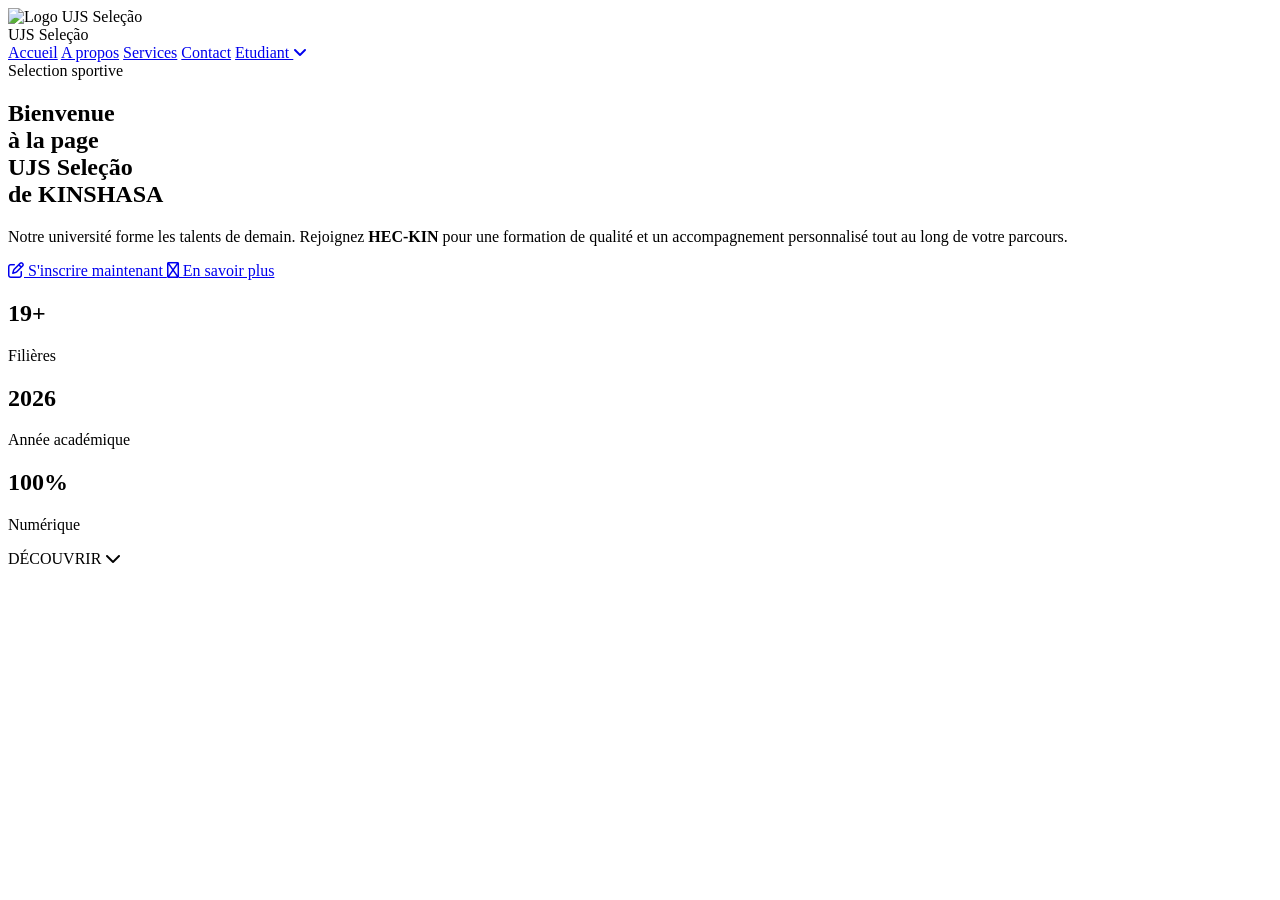
==== index.html @ 4d25b8f2 "Rename index2.html to index.html" ====
<!DOCTYPE html>
<html lang="fr">
<head>
    <meta charset="UTF-8">
    <meta name="viewport" content="width=device-width, initial-scale=1.0">
    <title>HEC-KIN - Haute École de Commerce de Kinshasa</title>

    <!-- Feuille de style CSS -->
    <link rel="stylesheet" href="index2.css">

    <!-- Icônes FontAwesome -->
    <link rel="stylesheet" href="https://cdnjs.cloudflare.com/ajax/libs/font-awesome/6.4.0/css/all.min.css">
</head>
<body>

    <!-- Logo UJS en filigrane centré en arrière-plan -->
    <img src="UJS.JPG.jpg" class="filigrane-logo" alt="Logo UJS Seleção">
    <section class="hero-section">
        <!-- Navigation Header -->
        <header class="navbar">
            <div class="logo-container">
                <span class="brand-title">UJS Seleção</span>
            </div>
            <nav class="nav-links">
                <a href="#accueil" class="active">Accueil</a>
                <a href="#a-propos">A propos</a>
                <a href="#services">Services</a>
                <a href="#contact">Contact</a>
                <a href="#etudiant">Etudiant <i class="fa-solid fa-angle-down"></i></a>
            </nav>
        </header>

        <!-- Contenu Principal Hero -->
        <div class="hero-content">

            <!-- Badge Inscriptions -->
            <div class="badge">
                <span class="green-dot"></span>
                Selection sportive 
            </div>

            <!-- Titre Principal -->
            <h1 class="main-title">
                Bienvenue<br>
                à la <span class="highlight">page<br>
                UJS Seleção <br>
                de KINSHASA</span>
            </h1>

            <!-- Description -->
            <p class="description">
                Notre université forme les talents de demain. Rejoignez <strong>HEC-KIN</strong> pour 
                une formation de qualité et un accompagnement personnalisé tout au 
                long de votre parcours.
            </p>

            <!-- Boutons d'action -->
            <div class="cta-buttons">
                <a href="#inscription" class="btn btn-primary">
                    <i class="fa-regular fa-pen-to-square"></i> S'inscrire maintenant
                </a>
                <a href="#en-savoir-plus" class="btn btn-secondary">
                    <i class="fa-regular fa-circle-info"></i> En savoir plus
                </a>
            </div>

            <!-- Statistiques -->
            <div class="stats-container">
                <div class="stat-item">
                    <h2>19+</h2>
                    <p>Filières</p>
                </div>
                <div class="stat-item">
                    <h2>2026</h2>
                    <p>Année académique</p>
                </div>
                <div class="stat-item">
                    <h2>100%</h2>
                    <p>Numérique</p>
                </div>
            </div>

            <!-- Découvrir -->
            <div class="scroll-down">
                <span>DÉCOUVRIR</span>
                <i class="fa-solid fa-chevron-down"></i>
            </div>
        </div>
    </section>

</body>
</html>
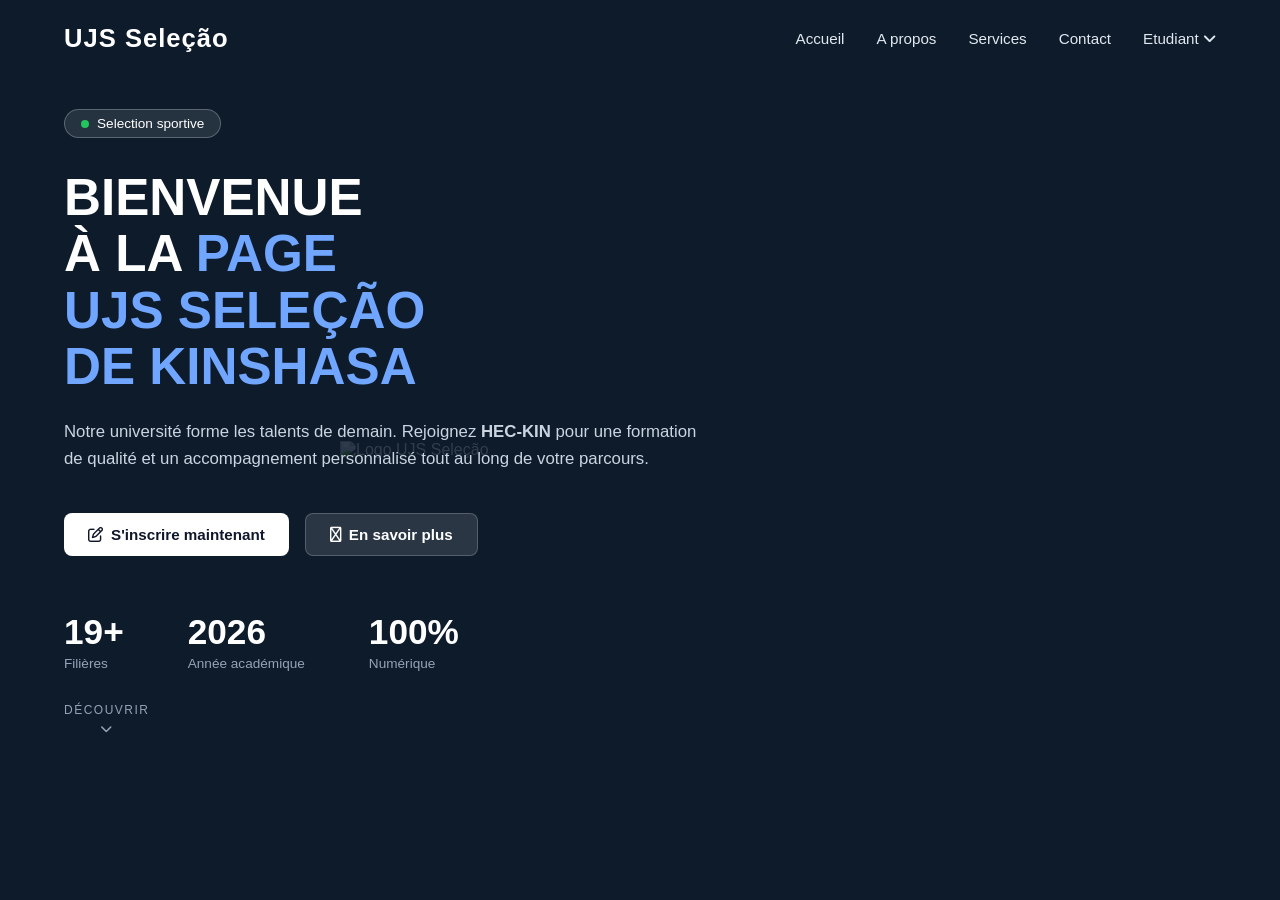
==== commit 1f65e3b4: "Change CSS file reference in index.html Updated the stylesheet link from 'index2.css' to 'index.css'" ====
--- a/index.html
+++ b/index.html
@@ -6,7 +6,7 @@
     <title>HEC-KIN - Haute École de Commerce de Kinshasa</title>
 
     <!-- Feuille de style CSS -->
-    <link rel="stylesheet" href="index2.css">
+    <link rel="stylesheet" href="index.css">
 
     <!-- Icônes FontAwesome -->
     <link rel="stylesheet" href="https://cdnjs.cloudflare.com/ajax/libs/font-awesome/6.4.0/css/all.min.css">
--- a/index.css
+++ b/index.css
@@ -0,0 +1,189 @@
+/* Reset et Styles de Base */
+* {
+    margin: 0;
+    padding: 0;
+    box-sizing: border-box;
+    font-family: 'Segoe UI', Tahoma, Geneva, Verdana, sans-serif;
+}
+
+body {
+    background-color: #0d1b2a;
+    color: #ffffff;
+    overflow-x: hidden;
+}
+
+/* FILIGRANE GEANT UJS CENTRÉ */
+.filigrane-logo {
+    position: fixed;
+    top: 50%;
+    left: 50%;
+    transform: translate(-50%, -50%);
+    width: 600px;
+    max-width: 85vw;
+    height: auto;
+    opacity: 0.15;          /* Transparence du filigrane (15%) */
+    pointer-events: none;   /* Ne bloque pas les clics sur les boutons */
+    z-index: 1;             /* Placée en arrière-plan */
+}
+
+/* Section Hero */
+.hero-section {
+    position: relative;
+    min-height: 100vh;
+    display: flex;
+    flex-direction: column;
+}
+
+/* Navbar Header */
+.navbar {
+    position: relative;
+    z-index: 10;
+    display: flex;
+    justify-content: space-between;
+    align-items: center;
+    padding: 1.5rem 4rem;
+}
+
+.brand-title {
+    font-size: 1.6rem;
+    font-weight: 800;
+    letter-spacing: 1px;
+    color: #ffffff;
+}
+
+.nav-links {
+    display: flex;
+    gap: 2rem;
+    align-items: center;
+}
+
+.nav-links a {
+    color: #e2e8f0;
+    text-decoration: none;
+    font-size: 0.95rem;
+    font-weight: 500;
+    transition: color 0.3s;
+}
+
+.nav-links a:hover {
+    color: #70a6ff;
+}
+
+/* Contenu du Hero */
+.hero-content {
+    position: relative;
+    z-index: 10;
+    padding: 2rem 4rem 4rem 4rem;
+    max-width: 900px;
+}
+
+/* Badge Inscriptions */
+.badge {
+    display: inline-flex;
+    align-items: center;
+    gap: 8px;
+    background: rgba(255, 255, 255, 0.1);
+    border: 1px solid rgba(255, 255, 255, 0.25);
+    padding: 6px 16px;
+    border-radius: 50px;
+    font-size: 0.85rem;
+    margin-bottom: 2rem;
+}
+
+.green-dot {
+    width: 8px;
+    height: 8px;
+    background-color: #22c55e;
+    border-radius: 50%;
+}
+
+/* Titre principal */
+.main-title {
+    font-size: 3.2rem;
+    line-height: 1.1;
+    font-weight: 800;
+    margin-bottom: 1.5rem;
+    text-transform: uppercase;
+}
+
+.main-title .highlight {
+    color: #70a6ff;
+}
+
+/* Description */
+.description {
+    font-size: 1.05rem;
+    color: #cbd5e1;
+    line-height: 1.6;
+    max-width: 650px;
+    margin-bottom: 2.5rem;
+}
+
+/* Boutons */
+.cta-buttons {
+    display: flex;
+    gap: 1rem;
+    margin-bottom: 3.5rem;
+}
+
+.btn {
+    display: inline-flex;
+    align-items: center;
+    gap: 8px;
+    padding: 12px 24px;
+    border-radius: 8px;
+    font-weight: 600;
+    text-decoration: none;
+    font-size: 0.95rem;
+    transition: background 0.3s;
+}
+
+.btn-primary {
+    background-color: #ffffff;
+    color: #0f172a;
+}
+
+.btn-primary:hover {
+    background-color: #f1f5f9;
+}
+
+.btn-secondary {
+    background-color: rgba(255, 255, 255, 0.12);
+    color: #ffffff;
+    border: 1px solid rgba(255, 255, 255, 0.2);
+}
+
+.btn-secondary:hover {
+    background-color: rgba(255, 255, 255, 0.22);
+}
+
+/* Statistiques */
+.stats-container {
+    display: flex;
+    gap: 4rem;
+    margin-bottom: 2rem;
+}
+
+.stat-item h2 {
+    font-size: 2.2rem;
+    font-weight: 800;
+}
+
+.stat-item p {
+    color: #94a3b8;
+    font-size: 0.85rem;
+    margin-top: 4px;
+}
+
+/* Scroll Indicator */
+.scroll-down {
+    display: flex;
+    flex-direction: column;
+    align-items: center;
+    gap: 6px;
+    margin-top: 1rem;
+    width: fit-content;
+    color: #94a3b8;
+    font-size: 0.75rem;
+    letter-spacing: 1.5px;
+}
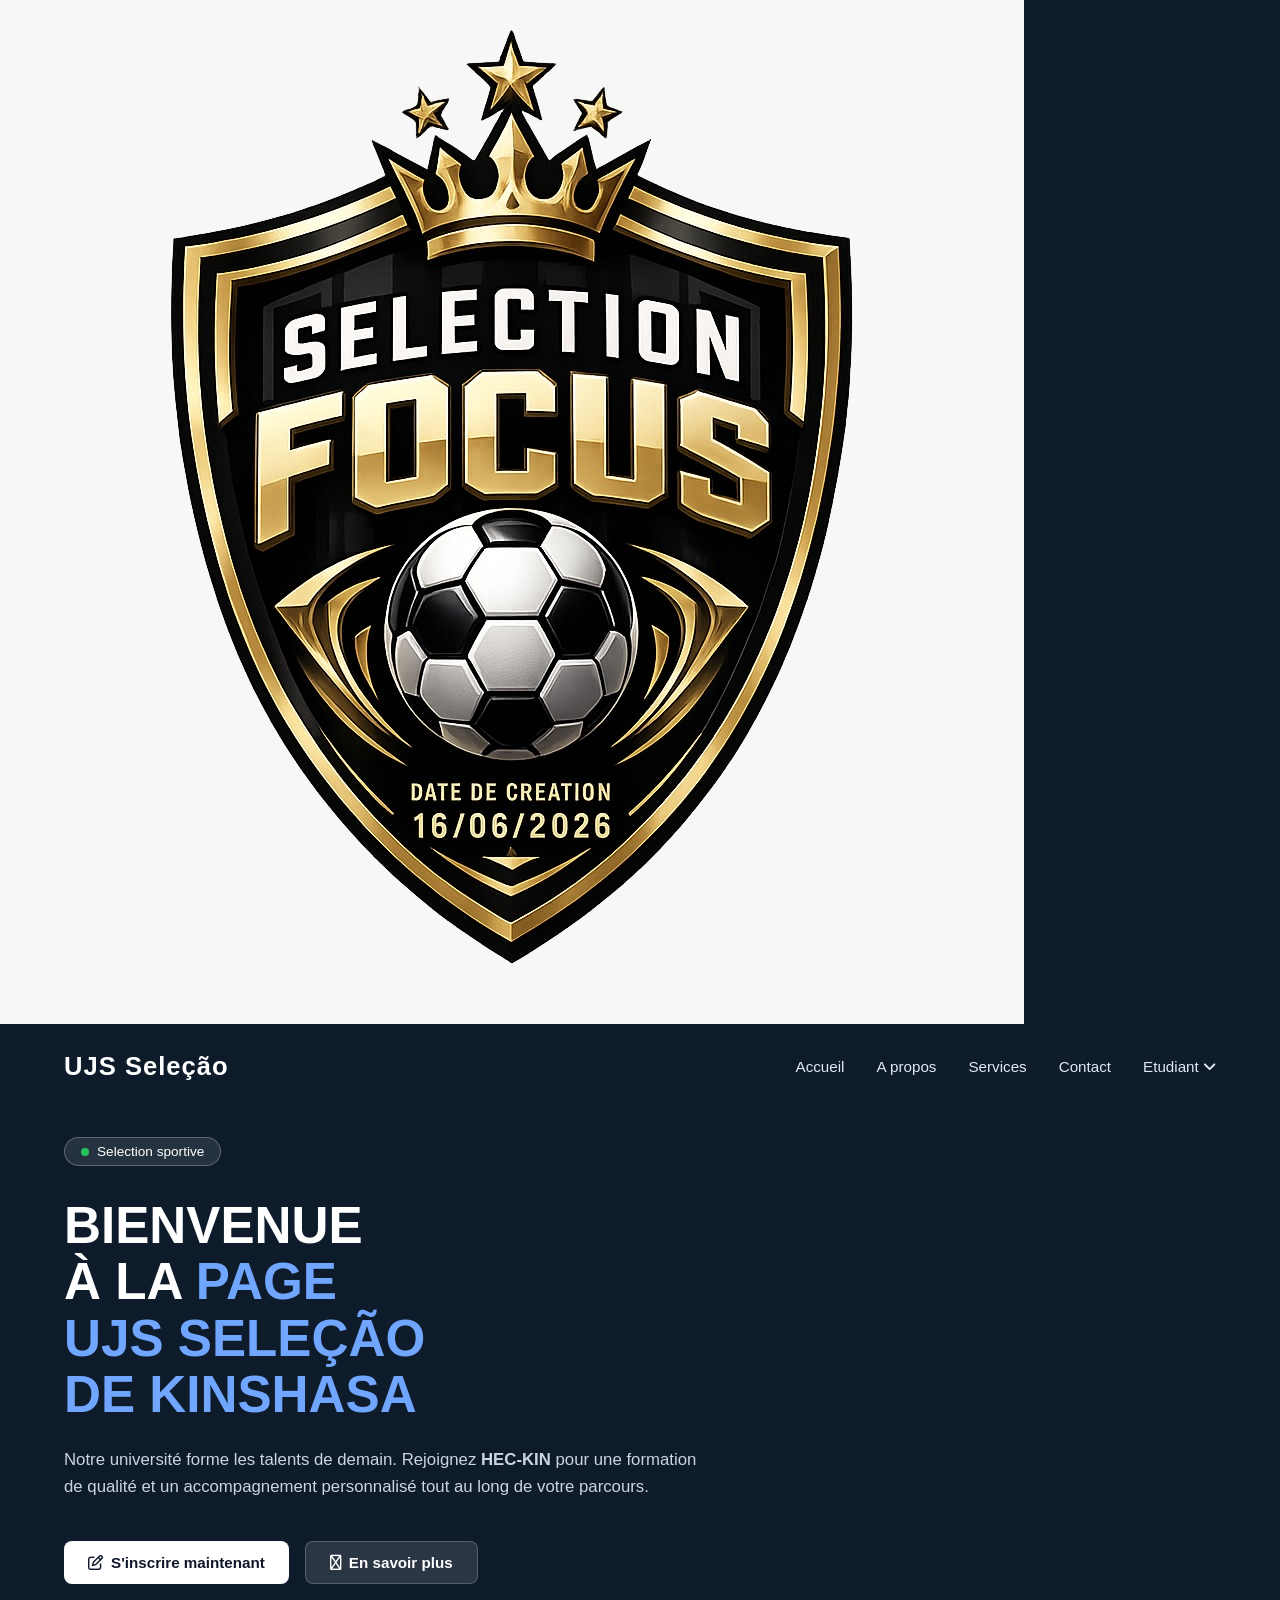
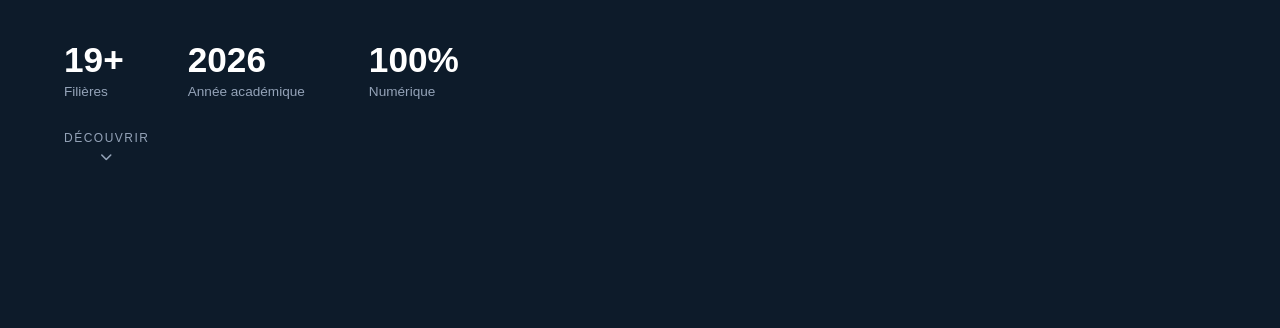
==== commit 7664b04d: "Modify image source and clean up HTML Updated image source and fixed HTML structure." ====
--- a/index.html
+++ b/index.html
@@ -14,7 +14,7 @@
 <body>
 
     <!-- Logo UJS en filigrane centré en arrière-plan -->
-    <img src="UJS.JPG.jpg" class="filigrane-logo" alt="Logo UJS Seleção">
+   <img src="image.png" alt="Description de l'image">
     <section class="hero-section">
         <!-- Navigation Header -->
         <header class="navbar">
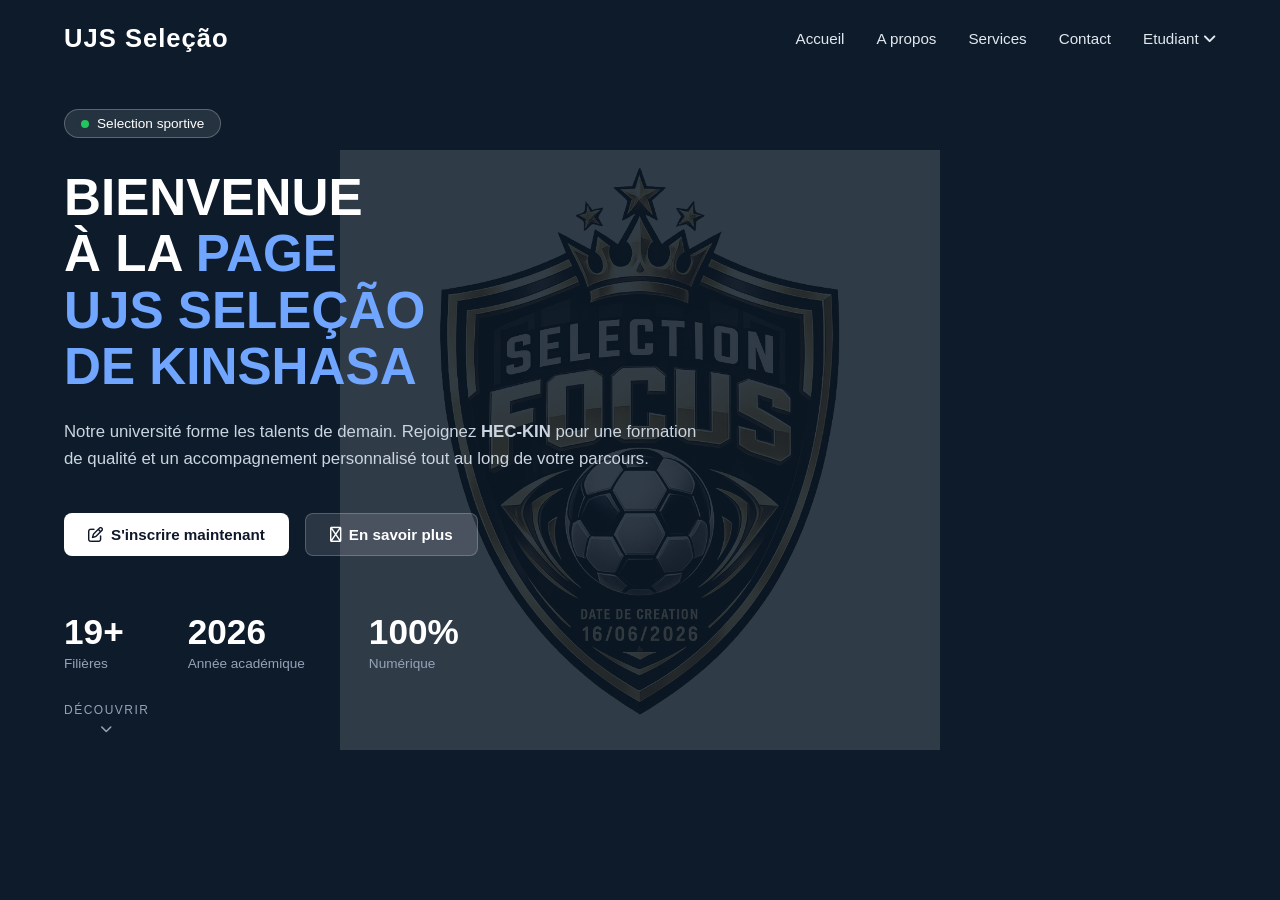
==== commit 17c08695: "Update index.html" ====
--- a/index.html
+++ b/index.html
@@ -14,7 +14,7 @@
 <body>
 
     <!-- Logo UJS en filigrane centré en arrière-plan -->
-   <img src="image.png" alt="Description de l'image">
+   <img src="image.png" class="filigrane-logo" alt="Logo UJS Seleção">
     <section class="hero-section">
         <!-- Navigation Header -->
         <header class="navbar">
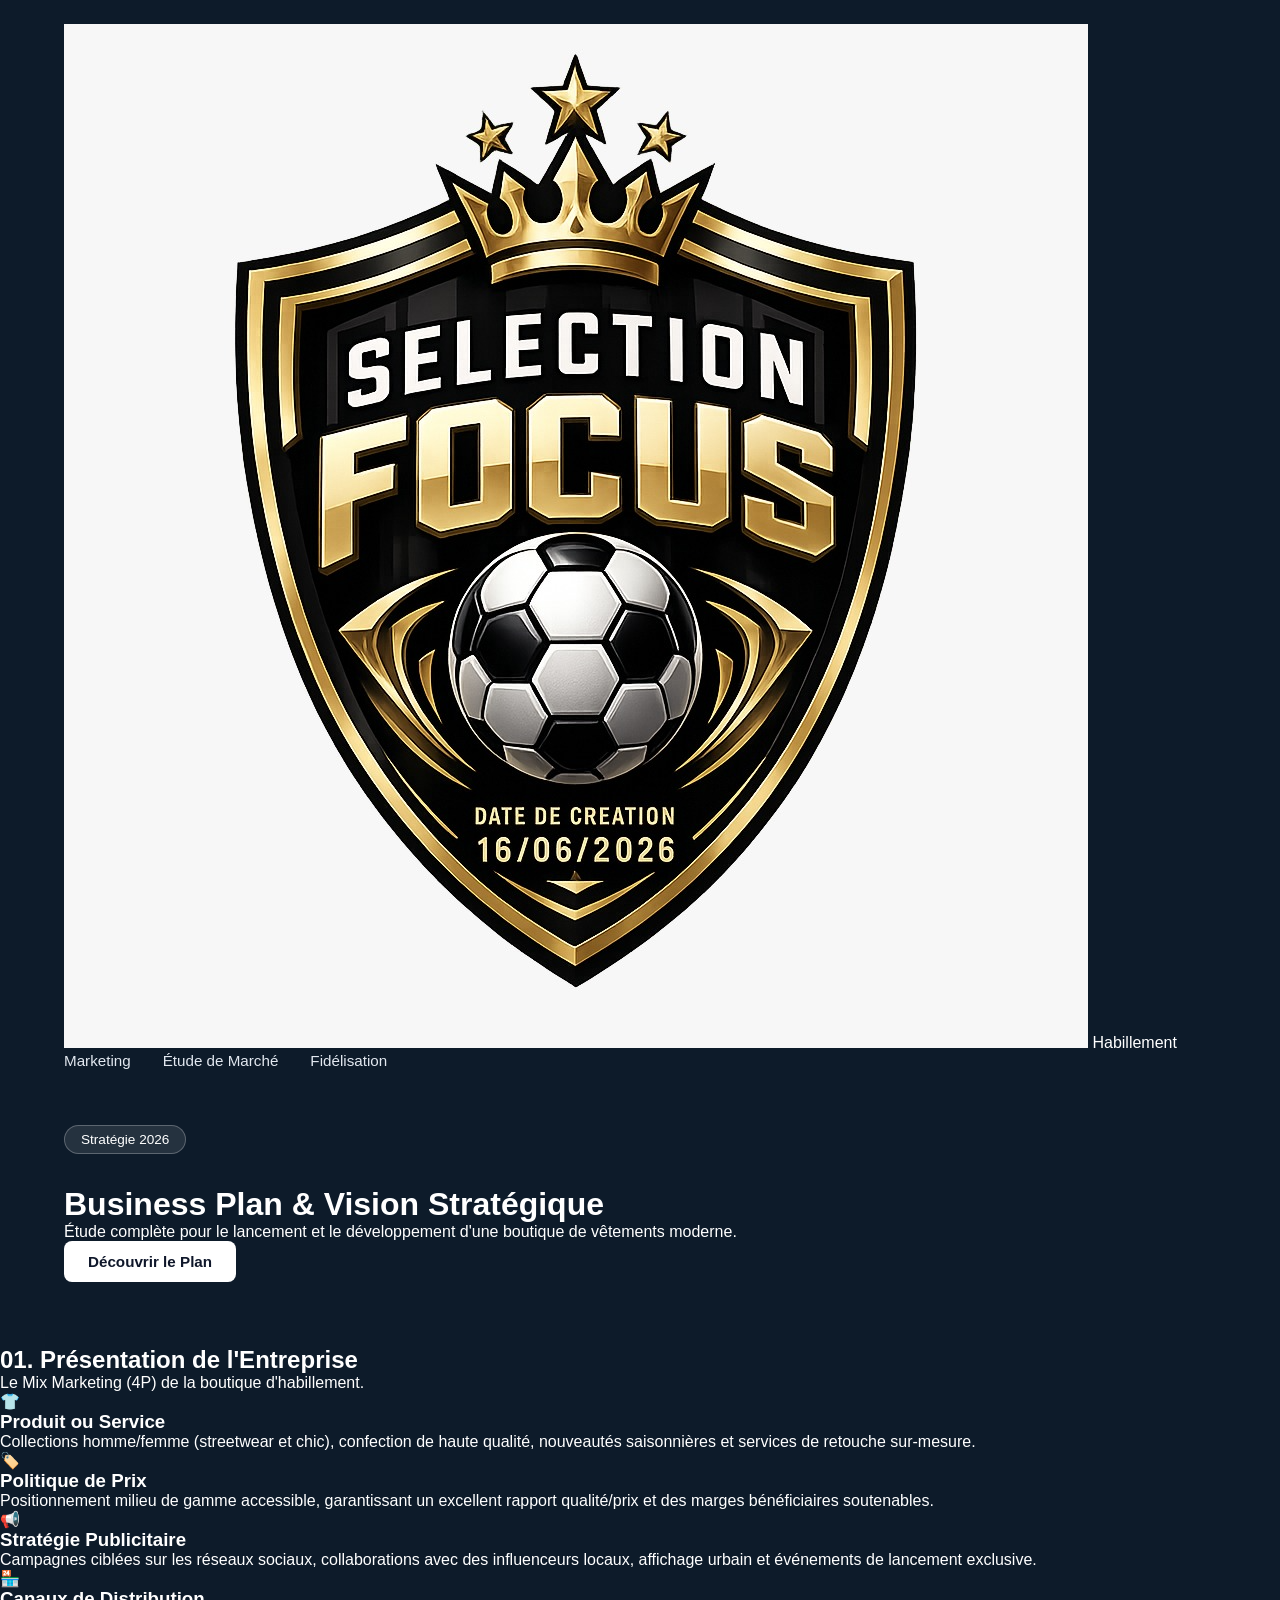
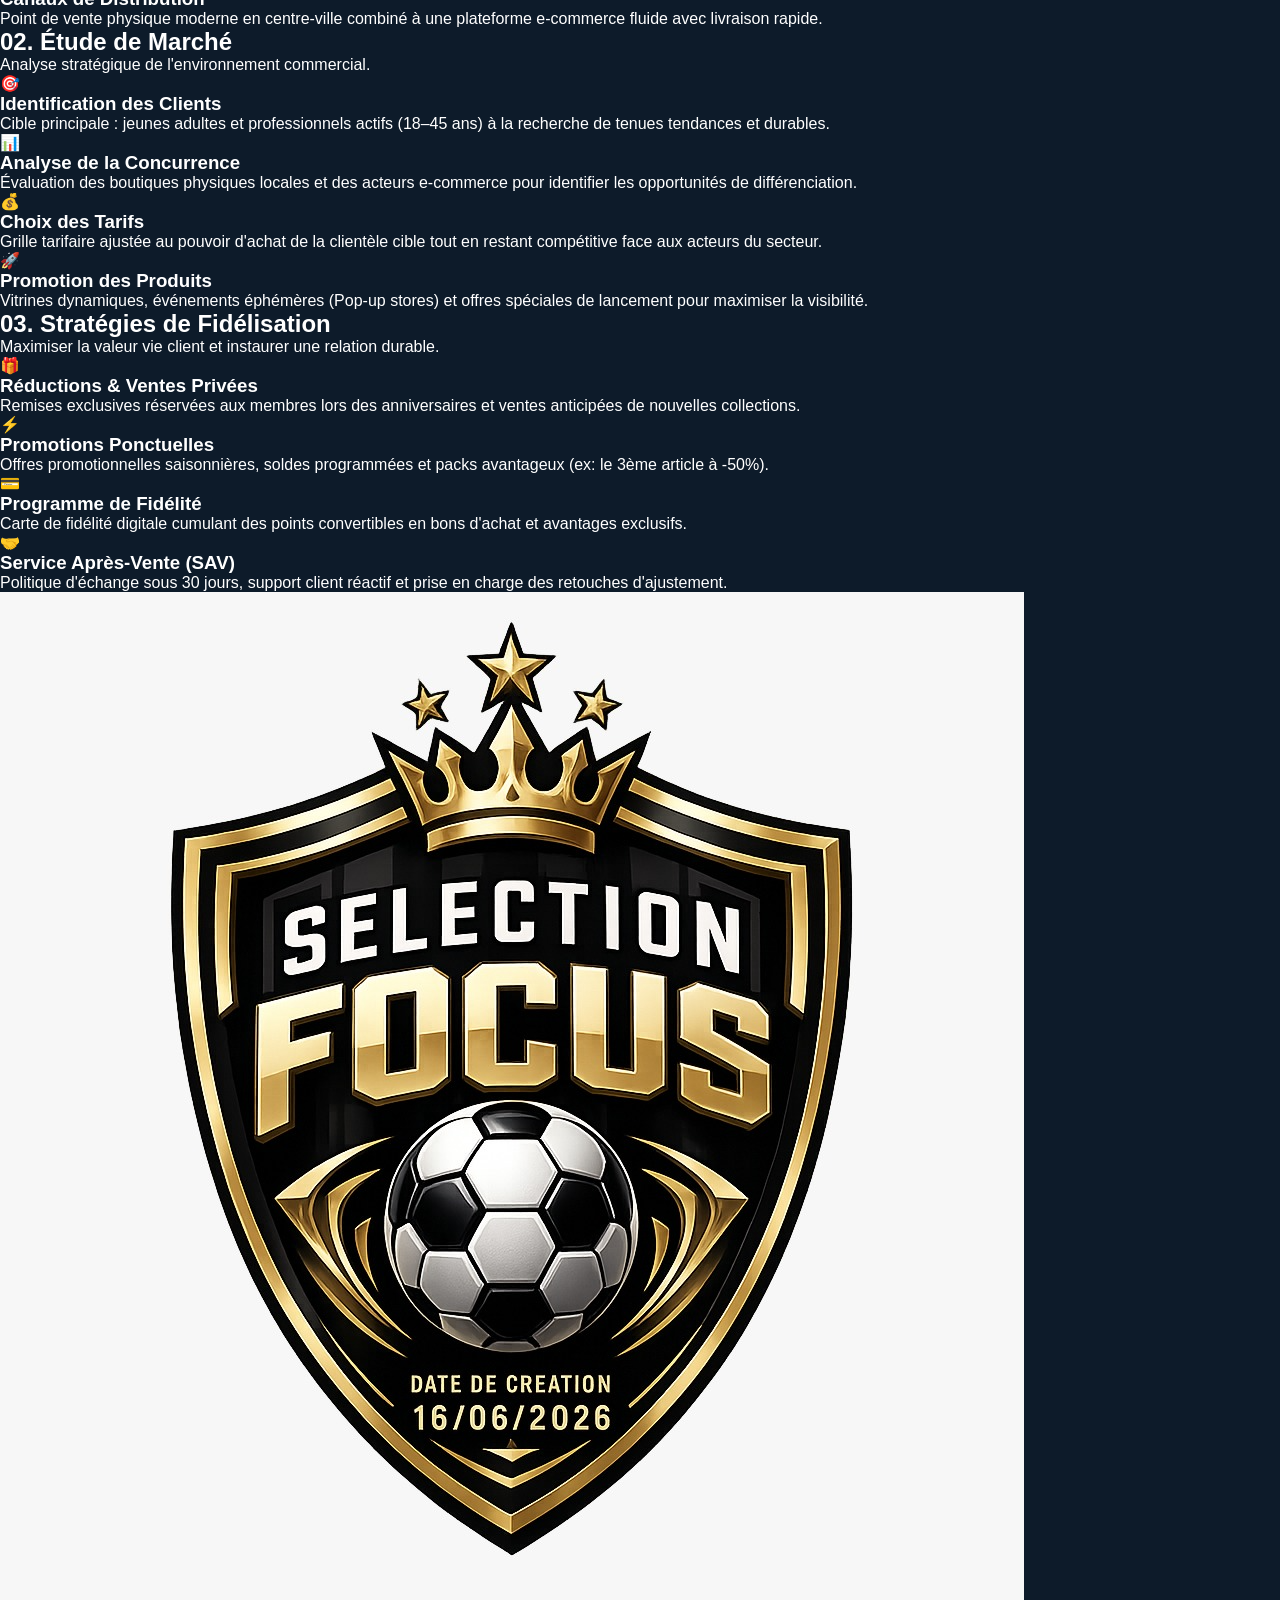
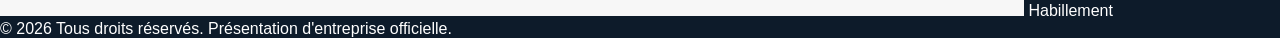
==== commit c471cdc3: "Revise index.html for business plan layout Updated the HTML structure for a business plan page, incl" ====
--- a/index.html
+++ b/index.html
@@ -3,90 +3,159 @@
 <head>
     <meta charset="UTF-8">
     <meta name="viewport" content="width=device-width, initial-scale=1.0">
-    <title>HEC-KIN - Haute École de Commerce de Kinshasa</title>
-
-    <!-- Feuille de style CSS -->
+    <title>Habillement & Co — Business Plan</title>
     <link rel="stylesheet" href="index.css">
-
-    <!-- Icônes FontAwesome -->
-    <link rel="stylesheet" href="https://cdnjs.cloudflare.com/ajax/libs/font-awesome/6.4.0/css/all.min.css">
+    <!-- Polices modernes Google Fonts -->
+    <link rel="preconnect" href="https://fonts.googleapis.com">
+    <link rel="preconnect" href="https://fonts.gstatic.com" crossorigin>
+    <link href="https://fonts.googleapis.com/css2?family=Plus+Jakarta+Sans:wght@400;500;600;700;800&display=swap" rel="stylesheet">
 </head>
 <body>
 
-    <!-- Logo UJS en filigrane centré en arrière-plan -->
-   <img src="image.png" class="filigrane-logo" alt="Logo UJS Seleção">
-    <section class="hero-section">
-        <!-- Navigation Header -->
-        <header class="navbar">
-            <div class="logo-container">
-                <span class="brand-title">UJS Seleção</span>
+    <!-- Barre de navigation -->
+    <nav class="navbar">
+        <div class="nav-container">
+            <div class="brand">
+                <img src="image.png" class="brand-logo" alt="Logo Officiel">
+                <span class="brand-name">Habillement</span>
             </div>
-            <nav class="nav-links">
-                <a href="#accueil" class="active">Accueil</a>
-                <a href="#a-propos">A propos</a>
-                <a href="#services">Services</a>
-                <a href="#contact">Contact</a>
-                <a href="#etudiant">Etudiant <i class="fa-solid fa-angle-down"></i></a>
-            </nav>
-        </header>
+            <div class="nav-links">
+                <a href="#mix">Marketing</a>
+                <a href="#etude">Étude de Marché</a>
+                <a href="#fidelisation">Fidélisation</a>
+            </div>
+        </div>
+    </nav>
 
-        <!-- Contenu Principal Hero -->
+    <!-- Section Héros / Accueil -->
+    <header class="hero">
+        <div class="hero-overlay"></div>
         <div class="hero-content">
+            <span class="badge">Stratégie 2026</span>
+            <h1>Business Plan & Vision Stratégique</h1>
+            <p>Étude complète pour le lancement et le développement d'une boutique de vêtements moderne.</p>
+            <div class="hero-btns">
+                <a href="#mix" class="btn btn-primary">Découvrir le Plan</a>
+            </div>
+        </div>
+    </header>
 
-            <!-- Badge Inscriptions -->
-            <div class="badge">
-                <span class="green-dot"></span>
-                Selection sportive 
+    <main class="main-content">
+
+        <!-- Section 1 : Mix Marketing -->
+        <section id="mix" class="section">
+            <div class="section-header">
+                <h2>01. Présentation de l'Entreprise</h2>
+                <p>Le Mix Marketing (4P) de la boutique d'habillement.</p>
             </div>
 
-            <!-- Titre Principal -->
-            <h1 class="main-title">
-                Bienvenue<br>
-                à la <span class="highlight">page<br>
-                UJS Seleção <br>
-                de KINSHASA</span>
-            </h1>
+            <div class="grid">
+                <div class="feature-card">
+                    <div class="icon">👕</div>
+                    <h3>Produit ou Service</h3>
+                    <p>Collections homme/femme (streetwear et chic), confection de haute qualité, nouveautés saisonnières et services de retouche sur-mesure.</p>
+                </div>
 
-            <!-- Description -->
-            <p class="description">
-                Notre université forme les talents de demain. Rejoignez <strong>HEC-KIN</strong> pour 
-                une formation de qualité et un accompagnement personnalisé tout au 
-                long de votre parcours.
-            </p>
+                <div class="feature-card">
+                    <div class="icon">🏷️</div>
+                    <h3>Politique de Prix</h3>
+                    <p>Positionnement milieu de gamme accessible, garantissant un excellent rapport qualité/prix et des marges bénéficiaires soutenables.</p>
+                </div>
 
-            <!-- Boutons d'action -->
-            <div class="cta-buttons">
-                <a href="#inscription" class="btn btn-primary">
-                    <i class="fa-regular fa-pen-to-square"></i> S'inscrire maintenant
-                </a>
-                <a href="#en-savoir-plus" class="btn btn-secondary">
-                    <i class="fa-regular fa-circle-info"></i> En savoir plus
-                </a>
+                <div class="feature-card">
+                    <div class="icon">📢</div>
+                    <h3>Stratégie Publicitaire</h3>
+                    <p>Campagnes ciblées sur les réseaux sociaux, collaborations avec des influenceurs locaux, affichage urbain et événements de lancement exclusive.</p>
+                </div>
+
+                <div class="feature-card">
+                    <div class="icon">🏪</div>
+                    <h3>Canaux de Distribution</h3>
+                    <p>Point de vente physique moderne en centre-ville combiné à une plateforme e-commerce fluide avec livraison rapide.</p>
+                </div>
+            </div>
+        </section>
+
+        <!-- Section 2 : Étude de Marché -->
+        <section id="etude" class="section">
+            <div class="section-header">
+                <h2>02. Étude de Marché</h2>
+                <p>Analyse stratégique de l'environnement commercial.</p>
             </div>
 
-            <!-- Statistiques -->
-            <div class="stats-container">
-                <div class="stat-item">
-                    <h2>19+</h2>
-                    <p>Filières</p>
+            <div class="grid">
+                <div class="feature-card">
+                    <div class="icon">🎯</div>
+                    <h3>Identification des Clients</h3>
+                    <p>Cible principale : jeunes adultes et professionnels actifs (18–45 ans) à la recherche de tenues tendances et durables.</p>
                 </div>
-                <div class="stat-item">
-                    <h2>2026</h2>
-                    <p>Année académique</p>
+
+                <div class="feature-card">
+                    <div class="icon">📊</div>
+                    <h3>Analyse de la Concurrence</h3>
+                    <p>Évaluation des boutiques physiques locales et des acteurs e-commerce pour identifier les opportunités de différenciation.</p>
                 </div>
-                <div class="stat-item">
-                    <h2>100%</h2>
-                    <p>Numérique</p>
+
+                <div class="feature-card">
+                    <div class="icon">💰</div>
+                    <h3>Choix des Tarifs</h3>
+                    <p>Grille tarifaire ajustée au pouvoir d'achat de la clientèle cible tout en restant compétitive face aux acteurs du secteur.</p>
+                </div>
+
+                <div class="feature-card">
+                    <div class="icon">🚀</div>
+                    <h3>Promotion des Produits</h3>
+                    <p>Vitrines dynamiques, événements éphémères (Pop-up stores) et offres spéciales de lancement pour maximiser la visibilité.</p>
                 </div>
             </div>
+        </section>
 
-            <!-- Découvrir -->
-            <div class="scroll-down">
-                <span>DÉCOUVRIR</span>
-                <i class="fa-solid fa-chevron-down"></i>
+        <!-- Section 3 : Fidélisation -->
+        <section id="fidelisation" class="section">
+            <div class="section-header">
+                <h2>03. Stratégies de Fidélisation</h2>
+                <p>Maximiser la valeur vie client et instaurer une relation durable.</p>
             </div>
+
+            <div class="grid">
+                <div class="feature-card">
+                    <div class="icon">🎁</div>
+                    <h3>Réductions & Ventes Privées</h3>
+                    <p>Remises exclusives réservées aux membres lors des anniversaires et ventes anticipées de nouvelles collections.</p>
+                </div>
+
+                <div class="feature-card">
+                    <div class="icon">⚡</div>
+                    <h3>Promotions Ponctuelles</h3>
+                    <p>Offres promotionnelles saisonnières, soldes programmées et packs avantageux (ex: le 3ème article à -50%).</p>
+                </div>
+
+                <div class="feature-card">
+                    <div class="icon">💳</div>
+                    <h3>Programme de Fidélité</h3>
+                    <p>Carte de fidélité digitale cumulant des points convertibles en bons d'achat et avantages exclusifs.</p>
+                </div>
+
+                <div class="feature-card">
+                    <div class="icon">🤝</div>
+                    <h3>Service Après-Vente (SAV)</h3>
+                    <p>Politique d'échange sous 30 jours, support client réactif et prise en charge des retouches d'ajustement.</p>
+                </div>
+            </div>
+        </section>
+
+    </main>
+
+    <!-- Pied de page -->
+    <footer class="footer">
+        <div class="footer-container">
+            <div class="brand">
+                <img src="image.png" class="brand-logo" alt="Logo Officiel">
+                <span class="brand-name">Habillement</span>
+            </div>
+            <p>&copy; 2026 Tous droits réservés. Présentation d'entreprise officielle.</p>
         </div>
-    </section>
+    </footer>
 
 </body>
 </html>
